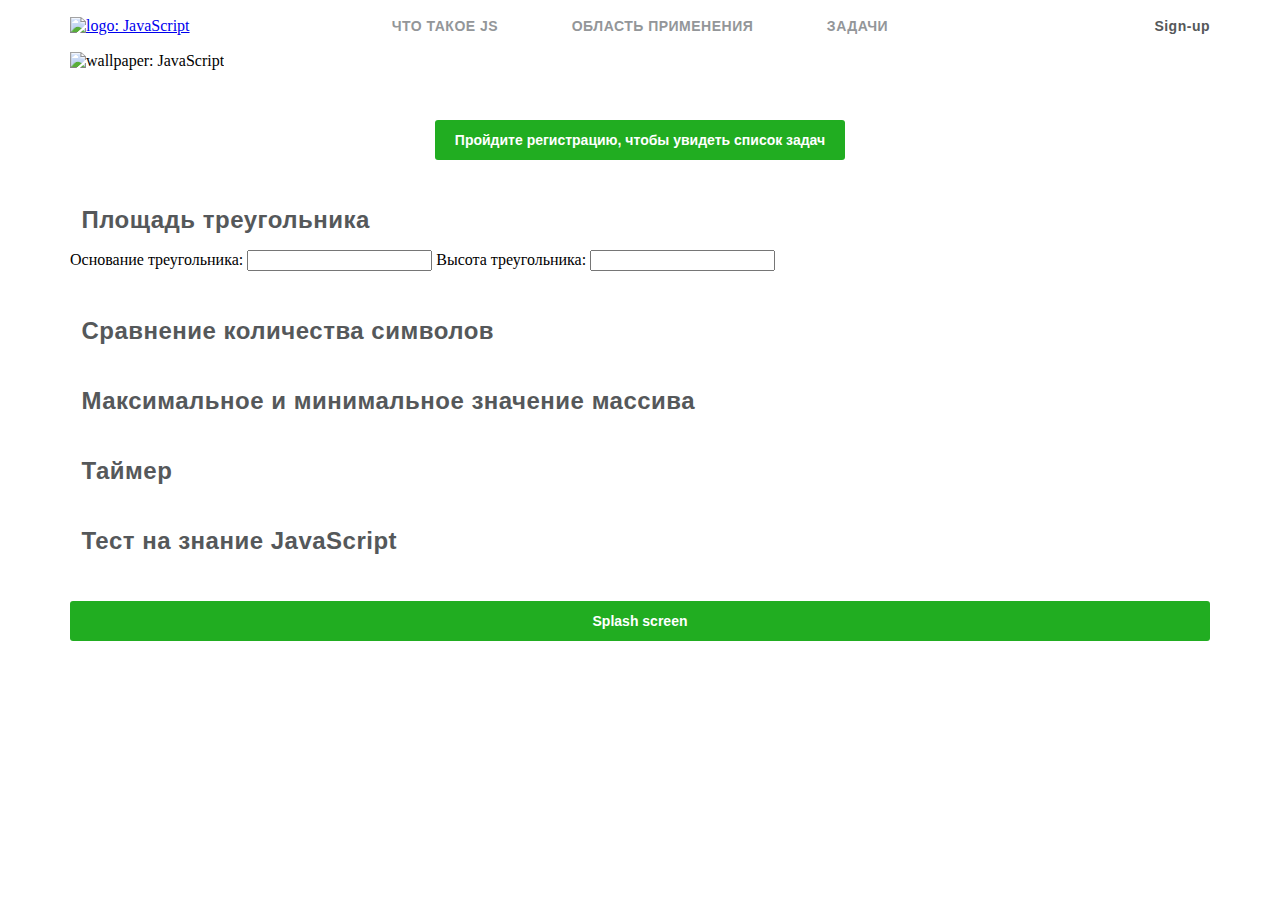
==== index.html @ 7b0ee00c "Redesign" ====
<!DOCTYPE html>
<html lang="en">
<head>
    <meta charset="UTF-8">
    <meta name="viewport" content="width=device-width, initial-scale=1.0">
    <title>JavaScript tutorial</title>
    <link rel="stylesheet" href="css/style.css">
    <link rel="icon" href="img/JavaScript-logo.png" type="image/png">
    <script src="js/triangle.js"></script>
</head>
<body>
    <header class="container">
        <div class="logo">
            <a href="#" class="logo-link">
                <img width="64" src="img/JavaScript-logo.png" alt="logo: JavaScript" class="logo-image">
            </a>
        </div>
        <div class="navigation">
            <nav>
                <ul class="navigation-list">
                    <li class="navigation-item">
                        <a href="#" class="navigation-link">Что такое JS</a>
                    </li>
                    <li class="navigation-item">
                        <a href="#" class="navigation-link">Область применения</a>
                    </li>
                    <li class="navigation-item">
                        <a href="#tasks" class="navigation-link">Задачи</a>
                    </li>
                </ul>
            </nav>
        </div>
        <div class="user">
            <a href="#" class="user-link">Sign-up</a>
        </div>
    </header>
    <div class="container tutorial">
        <img width="100%" src="img/JavaScript-wallpaper.jpeg" alt="wallpaper: JavaScript" class="wallpaper-image">
    </div>
    <div class="container tasks" href="#tasks">
        <div class="task-registration">
            <button class="button">
                <span class="button-text">Пройдите регистрацию, чтобы увидеть список задач</span>
            </button>
        </div>
        <div class="task-triangle">
            <h2>Площадь треугольника</h2>
            <label for="base">Основание треугольника: </label>
            <input type="number" min="0" name="base" id="base">
            <label for="height">Высота треугольника:</label>
            <input type="number" min="0" name="height" id="height">
        </div>
        <div class="task-string">
            <h2>Сравнение количества символов</h2>
        </div>
        <div class="task-array">
            <h2>Максимальное и минимальное значение массива</h2>
        </div>
        <div class="task-timer">
            <h2>Таймер</h2>
        </div>
        <div class="task-test">
            <h2>Тест на знание JavaScript</h2>
        </div>
        <div class="task-splash-screen">
            <button class="button">
                <span class="button-text">Splash screen</span>
            </button>
        </div>
    </div>
    <footer>
        <div class="container">
        </div>
    </footer>
</body>
</html>
---- css/style.css ----
body {
  margin: 0;
}

.logo {
  width: 16.6666666667%;
}

.navigation {
  width: 50%;
}

.user {
  width: 16.6666666667%;
}

.container {
  max-width: 1140px;
  width: 100%;
  margin-left: auto;
  margin-right: auto;
}

header.container {
  display: flex;
  flex-direction: row;
  justify-content: space-between;
  align-items: center;
}

.navigation-list {
  list-style: none;
  display: flex;
  justify-content: space-around;
  padding: 0;
}

.navigation-link {
  text-decoration: none;
  color: #939699;
  font-family: sans-serif;
  font-style: normal;
  font-weight: 900;
  font-size: 14px;
  line-height: 20px;
  text-transform: uppercase;
  letter-spacing: 0.5px;
}
.navigation-link:hover {
  color: #0d6efd;
}

.user {
  display: flex;
  justify-content: flex-end;
}

.user-link {
  text-decoration: none;
  color: #55585a;
  font-family: sans-serif;
  font-style: normal;
  font-weight: 900;
  font-size: 14px;
  line-height: 20px;
  letter-spacing: 0.5px;
}

.button {
  padding: 10px 20px;
  background: #21ad21;
  border-radius: 3px;
  border: none;
  color: #fff;
  font-family: sans-serif;
  font-style: normal;
  font-weight: 900;
  font-size: 14px;
  line-height: 20px;
}

.tasks div {
  margin: 50px 0px;
}

.task-registration,
.task-splash-screen {
  display: flex;
  justify-content: center;
}

.task-splash-screen .button {
  width: 100%;
}

footer {
  background-color: #939699;
}

h2 {
  color: #55585a;
  font-family: sans-serif;
  font-style: normal;
  font-weight: 900;
  line-height: 20px;
  letter-spacing: 0.5px;
  padding-left: 1%;
}
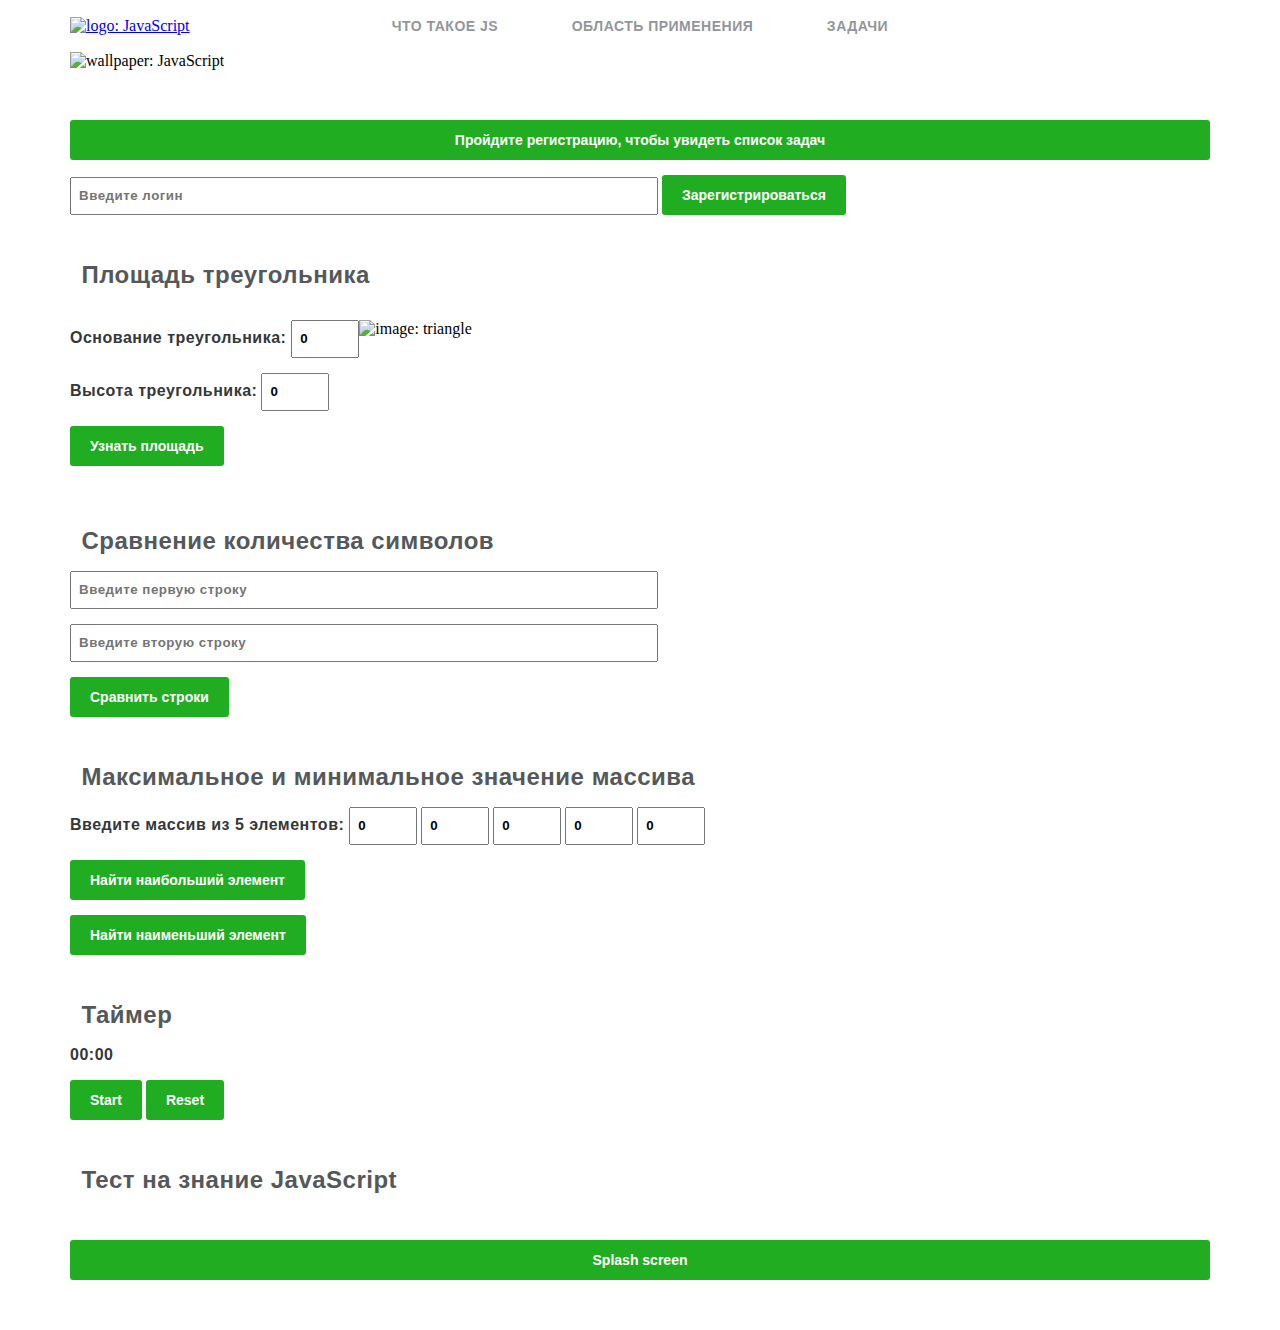
==== commit 579e504f: "timer, registration, some fixes" ====
--- a/index.html
+++ b/index.html
@@ -7,6 +7,10 @@
     <link rel="stylesheet" href="css/style.css">
     <link rel="icon" href="img/JavaScript-logo.png" type="image/png">
     <script src="js/triangle.js"></script>
+    <script src="js/compareStrings.js"></script>
+    <script src="js/array.js"></script>
+    <script src="js/registration.js"></script>
+    <script src="js/timer.js"></script>
 </head>
 <body>
     <header class="container">
@@ -31,38 +35,96 @@
             </nav>
         </div>
         <div class="user">
-            <a href="#" class="user-link">Sign-up</a>
+            <a href="#" class="user-link" id="sign-up"></a>
         </div>
     </header>
     <div class="container tutorial">
         <img width="100%" src="img/JavaScript-wallpaper.jpeg" alt="wallpaper: JavaScript" class="wallpaper-image">
     </div>
     <div class="container tasks" href="#tasks">
-        <div class="task-registration">
-            <button class="button">
-                <span class="button-text">Пройдите регистрацию, чтобы увидеть список задач</span>
-            </button>
+        <div class="task-registration task">
+            <div class="task-registration-button">
+                <button class="button">
+                    <span class="button-text">Пройдите регистрацию, чтобы увидеть список задач</span>
+                </button>
+            </div>
+            <form class="task-registration-input" name="login">
+                <input type="text" name="login" id="login" placeholder="Введите логин">
+                <input type="button" value="Зарегистрироваться" onClick="registration();" class="button" minlength="3" maxlength="10">
+            </form>
         </div>
-        <div class="task-triangle">
+        <div class="task-triangle task">
             <h2>Площадь треугольника</h2>
-            <label for="base">Основание треугольника: </label>
-            <input type="number" min="0" name="base" id="base">
-            <label for="height">Высота треугольника:</label>
-            <input type="number" min="0" name="height" id="height">
+            <div class="task-triangle-condition">
+                <form class="task-triangle-condition-input" name="triangle">
+                    <div class="task-triangle-condition-input-base">
+                        <label for="base">Основание треугольника: </label>
+                        <input type="number" min="0" name="base" id="base" value="0">
+                    </div>
+                    <div class="task-triangle-condition-input-height">
+                        <label for="height">Высота треугольника:</label>
+                        <input type="number" min="0" name="height" id="height" value="0">
+                    </div>
+                    <div class="task-triangle-condition-input-submit">
+                        <input type="button" value="Узнать площадь" onClick="getArea();" class="button">
+                    </div>
+                </form>
+                <div class="task-triangle-condition-image">
+                    <img src="img/triangle.png" alt="image: triangle">
+                </div>
+            </div>
         </div>
-        <div class="task-string">
+        <div class="task-string task">
             <h2>Сравнение количества символов</h2>
+            <form class="task-string-input" name="strings">
+                <div class="task-string-input-string">
+                    <input type="text" name="string1" id="string1" placeholder="Введите первую строку">
+                </div>
+                <div class="task-string-input-string">
+                    <input type="text" name="string2" id="string2" placeholder="Введите вторую строку">
+                </div>
+                <div class="task-string-input-submit">
+                    <input type="button" value="Сравнить строки" onClick="compareStrings();" class="button">
+                </div>
+            </form>
         </div>
-        <div class="task-array">
+        <div class="task-array task">
             <h2>Максимальное и минимальное значение массива</h2>
+            <form class="task-array-input">
+                <div class="task-array-input-array">
+                    <label for="array">Введите массив из 5 элементов: </label>
+                    <input type="number" name="array" id="el1" value="0">
+                    <input type="number" name="array" id="el2" value="0">
+                    <input type="number" name="array" id="el3" value="0">
+                    <input type="number" name="array" id="el4" value="0">
+                    <input type="number" name="array" id="el5" value="0">
+                </div>
+                <div class="task-array-input-maxValue">
+                    <input type="button" value="Найти наибольший элемент" onClick="getMaxElem();" class="button">
+                </div>
+                <div class="task-array-input-minValue">
+                    <input type="button" value="Найти наименьший элемент" onClick="getMinElem();" class="button">
+                </div>
+            </form>
         </div>
-        <div class="task-timer">
+        <div class="task-timer task">
             <h2>Таймер</h2>
+            <div class="task-timer-condition">
+                <div>
+                    <label id="timer">00:00</label>
+                </div>
+                <button class="button" id="toggle">
+                    Start
+                </button>
+                <button class="button" id="reset">
+                    Reset
+                </button>
+            </div>
         </div>
-        <div class="task-test">
+        <div class="task-test task">
             <h2>Тест на знание JavaScript</h2>
         </div>
-        <div class="task-splash-screen">
+        <div class="task-splash-screen task">
             <button class="button">
                 <span class="button-text">Splash screen</span>
             </button>
@@ -72,5 +134,6 @@
         <div class="container">
         </div>
     </footer>
+    <script src="js/main.js"></script>
 </body>
 </html>--- a/css/style.css
+++ b/css/style.css
@@ -47,7 +47,7 @@
   letter-spacing: 0.5px;
 }
 .navigation-link:hover {
-  color: #0d6efd;
+  color: #21ad21;
 }
 
 .user {
@@ -79,16 +79,11 @@
   line-height: 20px;
 }
 
-.tasks div {
+.tasks .task {
   margin: 50px 0px;
 }
 
-.task-registration,
-.task-splash-screen {
-  display: flex;
-  justify-content: center;
-}
-
+.task-registration button,
 .task-splash-screen .button {
   width: 100%;
 }
@@ -106,3 +101,50 @@
   letter-spacing: 0.5px;
   padding-left: 1%;
 }
+
+input[type="number"]::-webkit-inner-spin-button,
+input[type="number"]::-webkit-outer-spin-button {
+  -webkit-appearance: none;
+  margin: 0;
+}
+
+input[type="number"] {
+  width: 50px;
+  font-family: sans-serif;
+  font-weight: 900;
+  line-height: 20px;
+  letter-spacing: 0.5px;
+  font-style: normal;
+  padding: 7px;
+}
+
+input[type="text"] {
+  width: 50%;
+  font-family: sans-serif;
+  font-weight: 900;
+  line-height: 20px;
+  letter-spacing: 0.5px;
+  font-style: normal;
+  padding: 7px;
+}
+
+label {
+  color: #353738;
+  font-family: sans-serif;
+  font-style: normal;
+  font-weight: 900;
+  line-height: 20px;
+  letter-spacing: 0.5px;
+}
+
+.task div {
+  margin: 15px 0;
+}
+
+.task-triangle-condition {
+  display: flex;
+}
+
+.task-triangle-condition-image img {
+  max-height: 200px;
+}
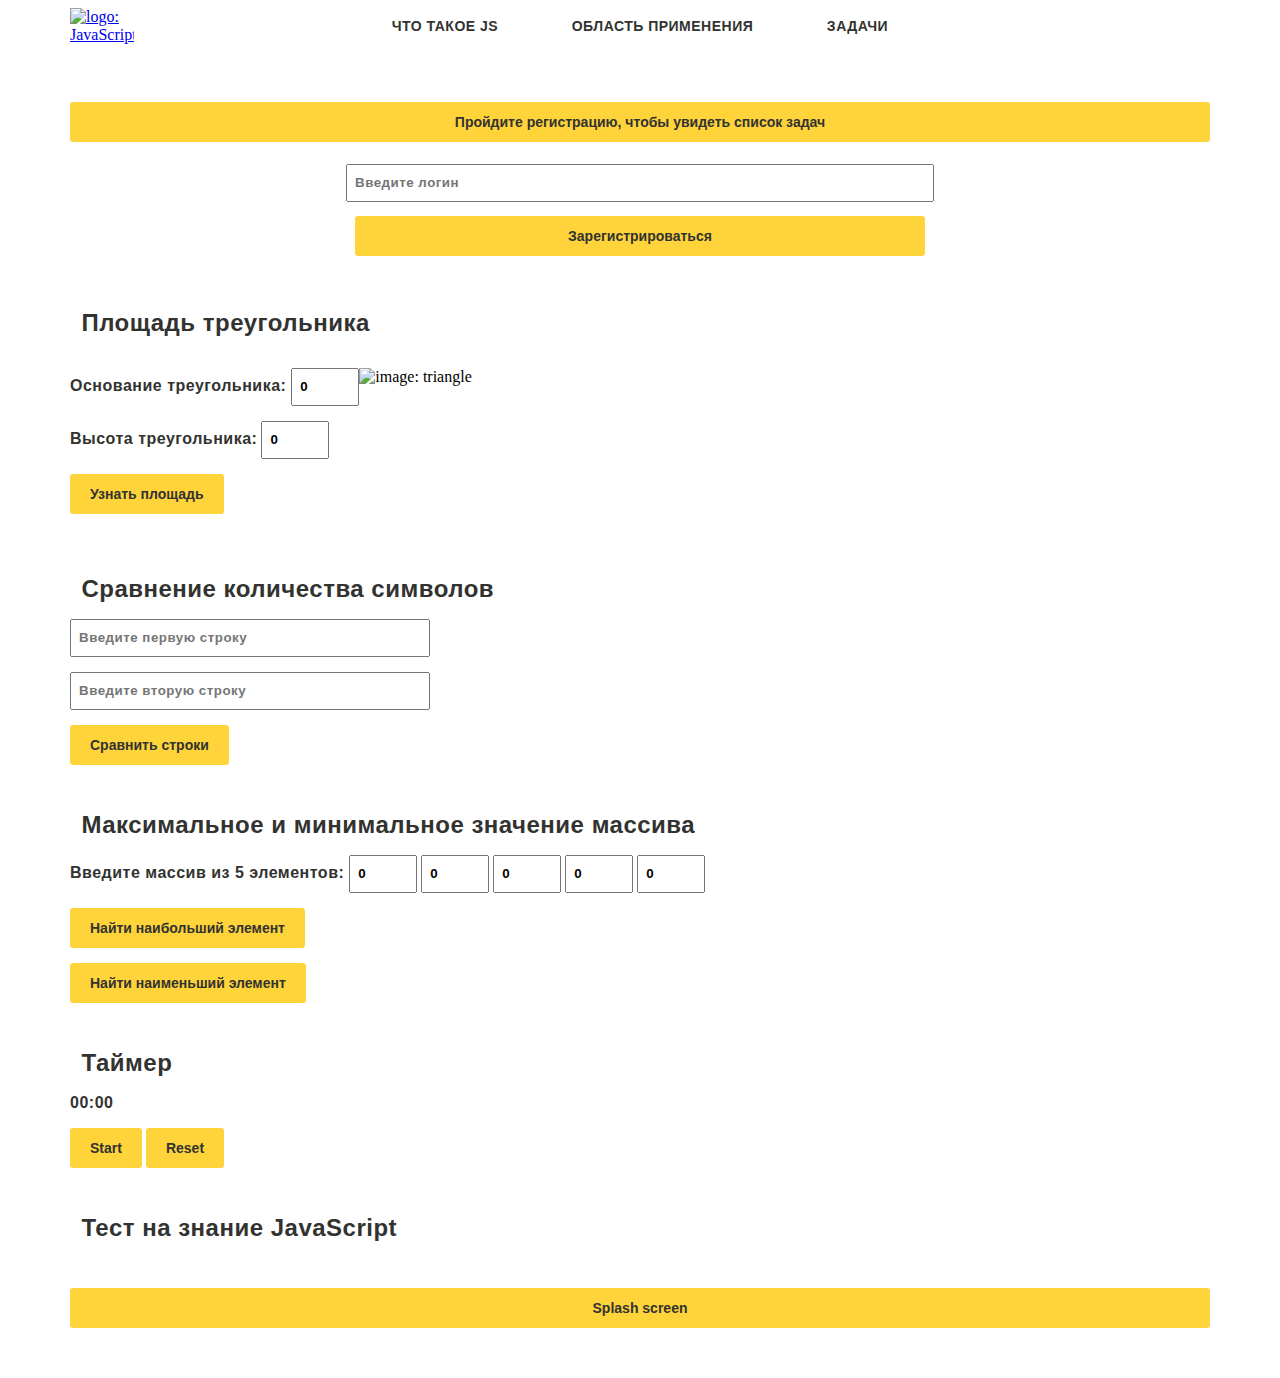
==== commit 3ab8f495: "feat: show answer under task" ====
--- a/index.html
+++ b/index.html
@@ -16,7 +16,7 @@
     <header class="container">
         <div class="logo">
             <a href="#" class="logo-link">
-                <img width="64" src="img/JavaScript-logo.png" alt="logo: JavaScript" class="logo-image">
+                <img width="64" src="img/logo.webp" alt="logo: JavaScript" class="logo-image">
             </a>
         </div>
         <div class="navigation">
@@ -39,7 +39,7 @@
         </div>
     </header>
     <div class="container tutorial">
-        <img width="100%" src="img/JavaScript-wallpaper.jpeg" alt="wallpaper: JavaScript" class="wallpaper-image">
+        <!-- <img width="100%" src="" alt="wallpaper: JavaScript" class="wallpaper-image"> -->
     </div>
     <div class="container tasks" href="#tasks">
         <div class="task-registration task">
@@ -49,7 +49,7 @@
                 </button>
             </div>
             <form class="task-registration-input" name="login">
-                <input type="text" name="login" id="login" placeholder="Введите логин">
+                <input type="text" name="login" id="login" placeholder="Введите логин"><br>
                 <input type="button" value="Зарегистрироваться" onClick="registration();" class="button" minlength="3" maxlength="10">
             </form>
         </div>
@@ -68,6 +68,7 @@
                     <div class="task-triangle-condition-input-submit">
                         <input type="button" value="Узнать площадь" onClick="getArea();" class="button">
                     </div>
+                    <label id="task-triangle-answer"></label>
                 </form>
                 <div class="task-triangle-condition-image">
                     <img src="img/triangle.png" alt="image: triangle">
@@ -86,6 +87,7 @@
                 <div class="task-string-input-submit">
                     <input type="button" value="Сравнить строки" onClick="compareStrings();" class="button">
                 </div>
+                <label id="task-string-answer"></label>
             </form>
         </div>
         <div class="task-array task">
@@ -105,6 +107,7 @@
                 <div class="task-array-input-minValue">
                     <input type="button" value="Найти наименьший элемент" onClick="getMinElem();" class="button">
                 </div>
+                <label id="task-array-answer"></label>
             </form>
         </div>
         <div class="task-timer task">
--- a/css/style.css
+++ b/css/style.css
@@ -4,6 +4,10 @@
 
 .logo {
   width: 16.6666666667%;
+}
+
+.logo-link img {
+  display: flex;
 }
 
 .navigation {
@@ -37,7 +41,7 @@
 
 .navigation-link {
   text-decoration: none;
-  color: #939699;
+  color: #323330;
   font-family: sans-serif;
   font-style: normal;
   font-weight: 900;
@@ -47,7 +51,8 @@
   letter-spacing: 0.5px;
 }
 .navigation-link:hover {
-  color: #21ad21;
+  transition: 150ms ease;
+  color: #4b8bbe;
 }
 
 .user {
@@ -57,7 +62,7 @@
 
 .user-link {
   text-decoration: none;
-  color: #55585a;
+  color: #323330;
   font-family: sans-serif;
   font-style: normal;
   font-weight: 900;
@@ -68,15 +73,16 @@
 
 .button {
   padding: 10px 20px;
-  background: #21ad21;
+  background: #ffd43b;
   border-radius: 3px;
   border: none;
-  color: #fff;
+  color: #323330;
   font-family: sans-serif;
   font-style: normal;
   font-weight: 900;
   font-size: 14px;
   line-height: 20px;
+  cursor: pointer;
 }
 
 .tasks .task {
@@ -89,11 +95,11 @@
 }
 
 footer {
-  background-color: #939699;
+  background-color: #323330;
 }
 
 h2 {
-  color: #55585a;
+  color: #323330;
   font-family: sans-serif;
   font-style: normal;
   font-weight: 900;
@@ -119,7 +125,7 @@
 }
 
 input[type="text"] {
-  width: 50%;
+  width: 30%;
   font-family: sans-serif;
   font-weight: 900;
   line-height: 20px;
@@ -129,7 +135,7 @@
 }
 
 label {
-  color: #353738;
+  color: #323330;
   font-family: sans-serif;
   font-style: normal;
   font-weight: 900;
@@ -148,3 +154,12 @@
 .task-triangle-condition-image img {
   max-height: 200px;
 }
+
+.task-registration-input {
+  text-align: center;
+}
+
+.task-registration-input input {
+  margin: 7px 0;
+  width: 50%;
+}
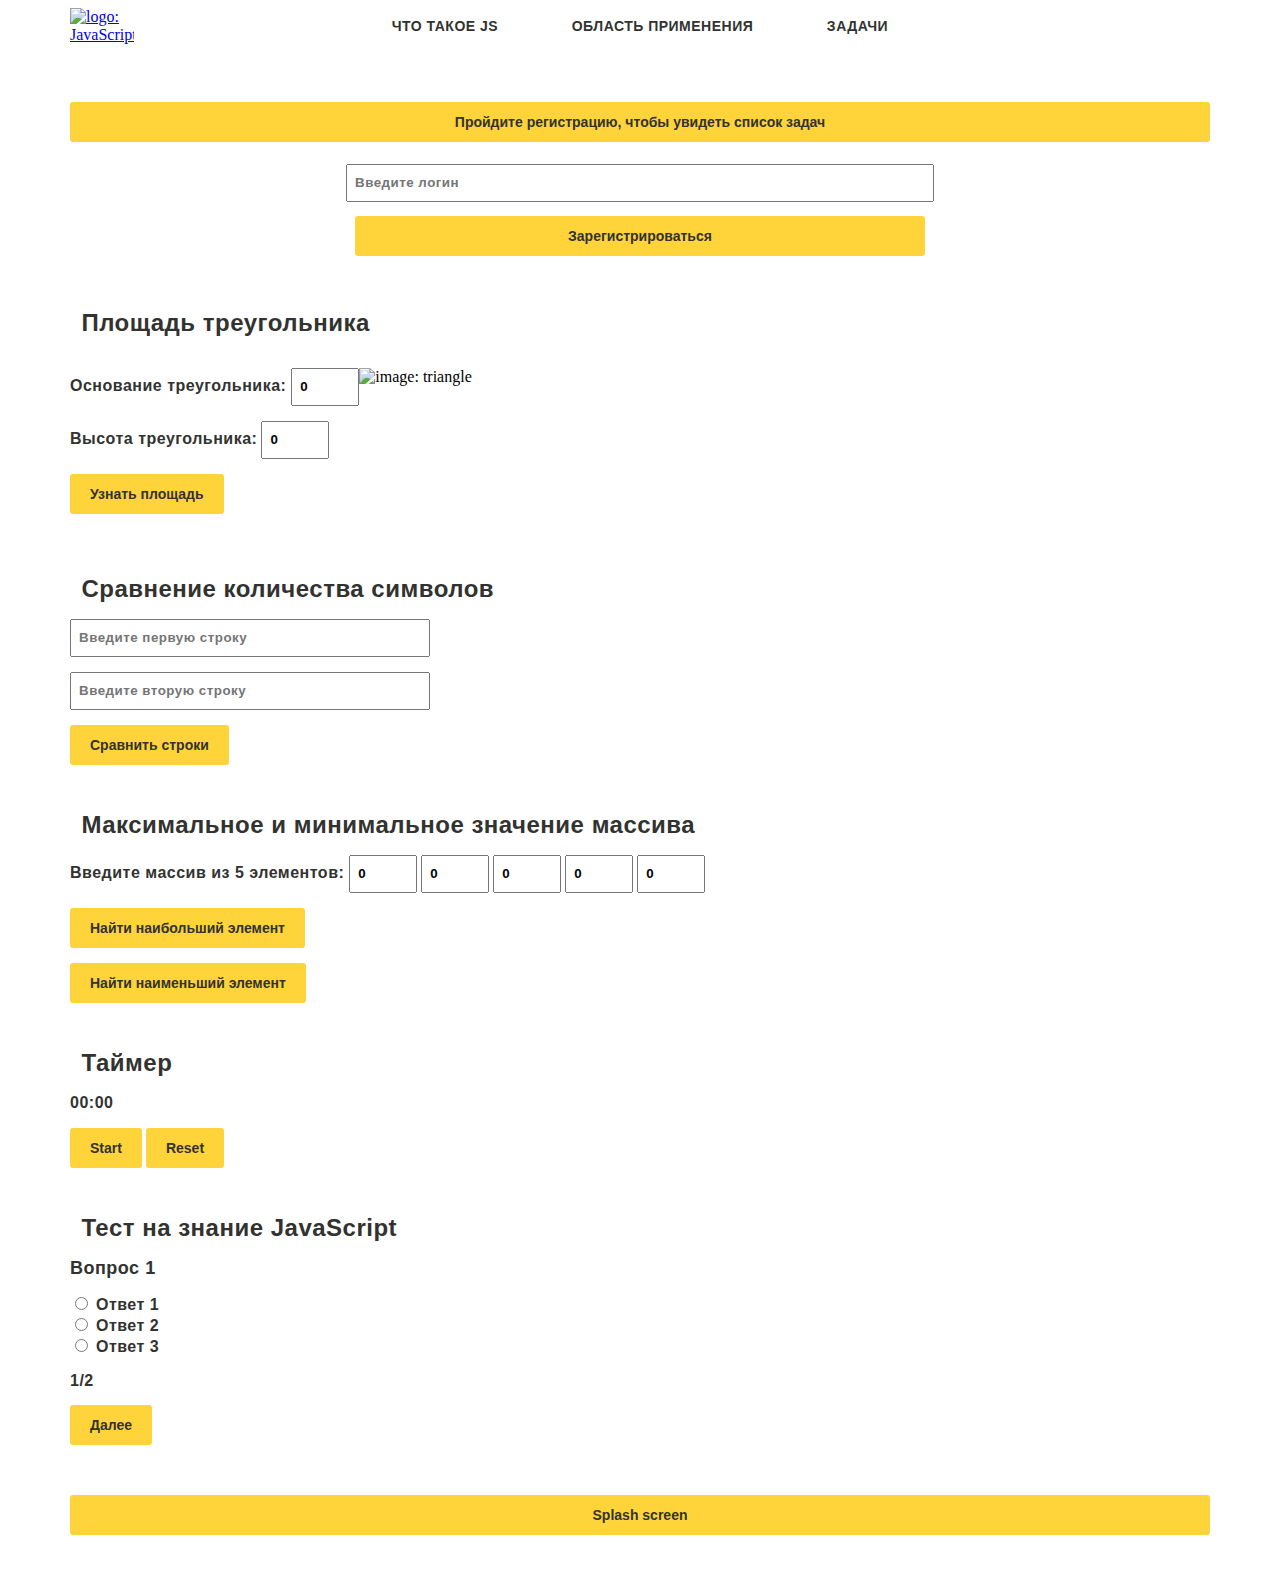
==== commit e5a2046f: "feat: quiz" ====
--- a/index.html
+++ b/index.html
@@ -124,9 +124,34 @@
                 </button>
             </div>
         </div>
-        <div class="task-test task">
+
+
+        <div class="task-quiz task">
             <h2>Тест на знание JavaScript</h2>
+            <div class="quiz" id="quiz">
+
+                <div class="quiz-questions" id="questions"></div>
+
+                <div class="quiz-indicator" id="indicator">1/10</div>
+
+                <div class="quiz-results" id="results">
+                    <div class="quiz-results-item">
+                        <div class="quiz-results-item-question">Вопрос 1</div>
+                        <ul class="quiz-results-item-answers">
+                            <li>Ответ 1</li>
+                            <li>Ответ 2</li>
+                        </ul>
+                    </div>
+                </div>
+
+                <div class="quiz-controls">
+                    <button class="btn-next button" id="btn-next" disabled>Далее</button>
+                    <button class="btn-restart button" id="btn-restart">С начала</button>
+                </div>
+            </div>
         </div>
+
+
         <div class="task-splash-screen task">
             <button class="button">
                 <span class="button-text">Splash screen</span>
@@ -137,6 +162,7 @@
         <div class="container">
         </div>
     </footer>
+    <script src="js/quiz.js"></script>
     <script src="js/main.js"></script>
 </body>
 </html>--- a/css/style.css
+++ b/css/style.css
@@ -163,3 +163,74 @@
   margin: 7px 0;
   width: 50%;
 }
+
+.quiz {
+  margin: 0 auto;
+  width: 600px;
+}
+
+.quiz-questions,
+.quiz-results {
+  margin-bottom: 20px;
+}
+
+.quiz-questions-item-question,
+.quiz-results-item-question {
+  color: #323330;
+  font-family: sans-serif;
+  font-style: normal;
+  font-size: 18px;
+  font-weight: 900;
+  letter-spacing: 0.5px;
+  margin-bottom: 20px;
+}
+
+.quiz-results-item-answers li {
+  font-family: sans-serif;
+  font-style: normal;
+  font-weight: 900;
+  line-height: 20px;
+  letter-spacing: 0.5px;
+}
+
+.quiz-questions-item-answers,
+.quiz-results-item-answers {
+  margin: 0;
+  padding: 0;
+  list-style: none;
+}
+
+.quiz-indicator {
+  color: #323330;
+  font-family: sans-serif;
+  font-style: normal;
+  font-weight: 900;
+  letter-spacing: 0.5px;
+}
+
+.quiz-results {
+  display: none;
+}
+
+.btn-restart {
+  display: none;
+}
+
+.questions--hidden,
+.indicator--hidden,
+.btn-next--hidden {
+  display: none;
+}
+
+.results--visible,
+.btn-restart--visible {
+  display: block;
+}
+
+.answer--invalid {
+  color: red;
+}
+
+.answer--valid {
+  color: green;
+}
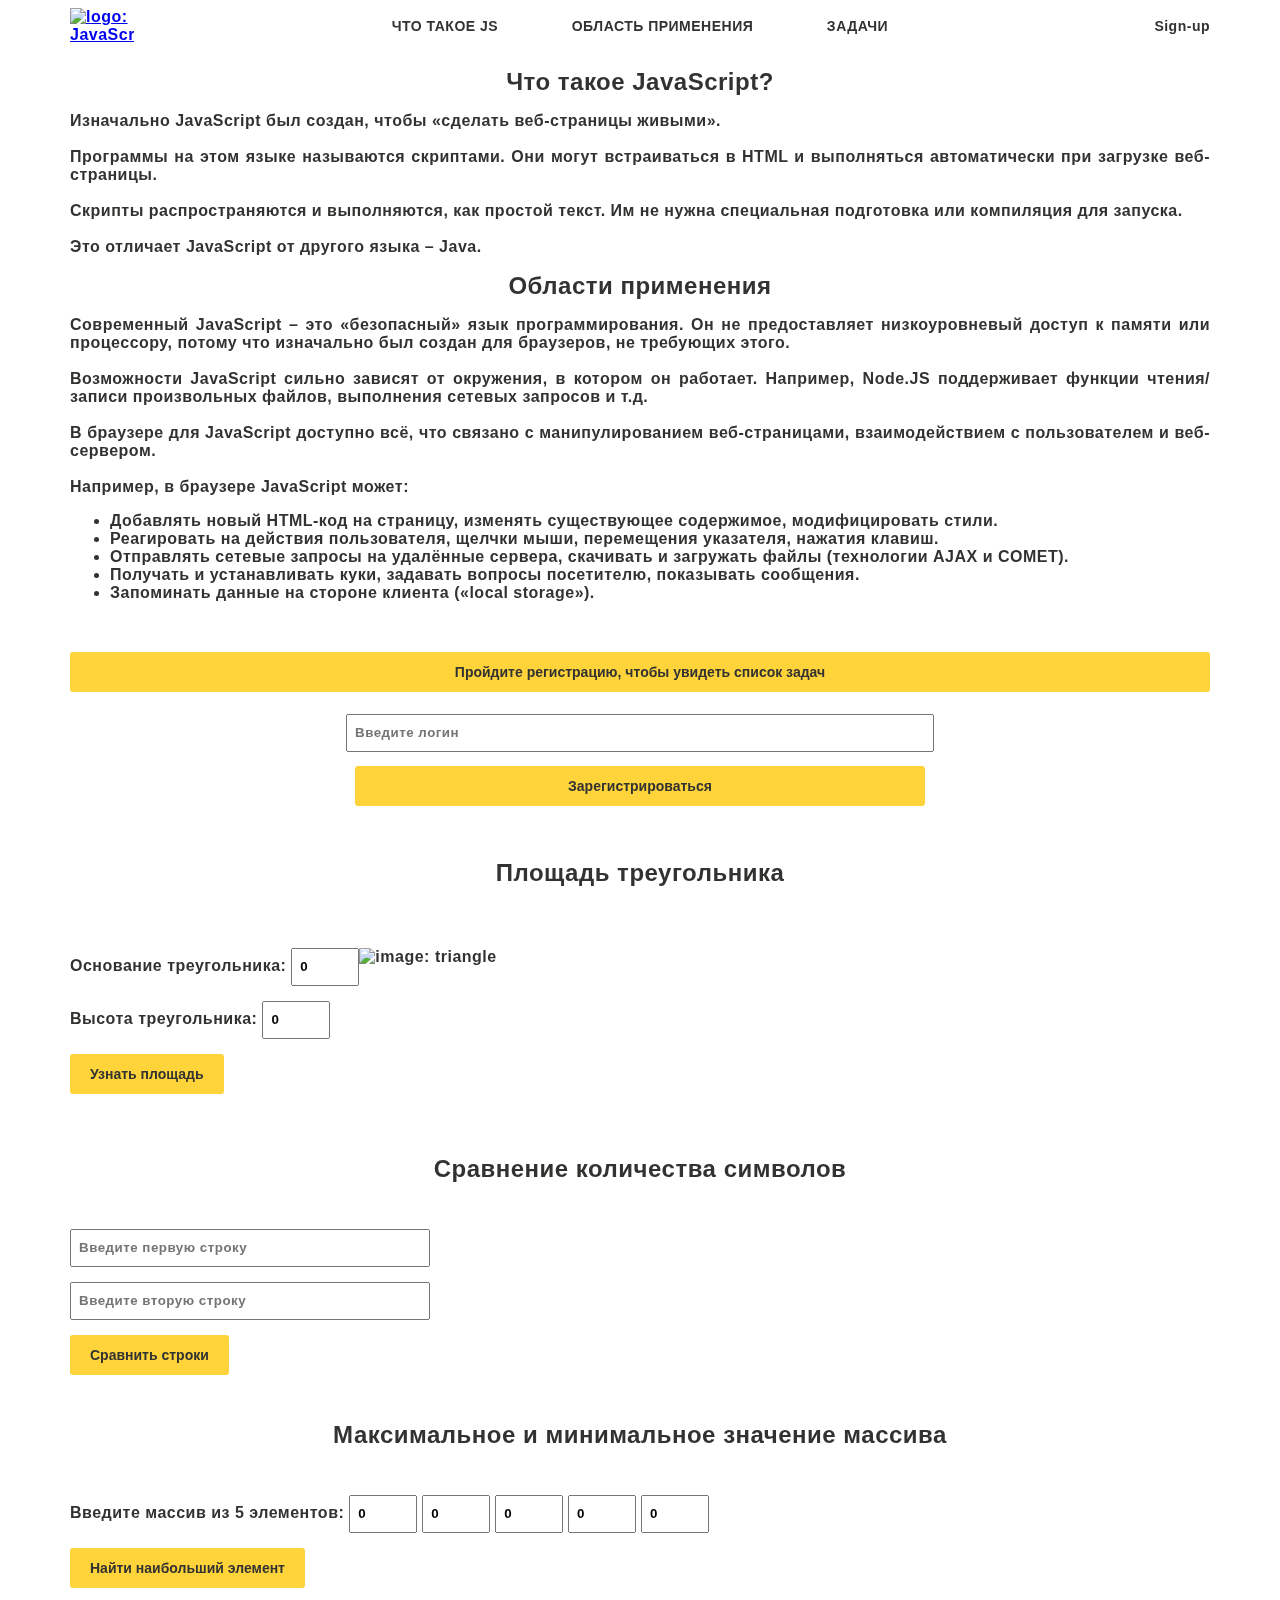
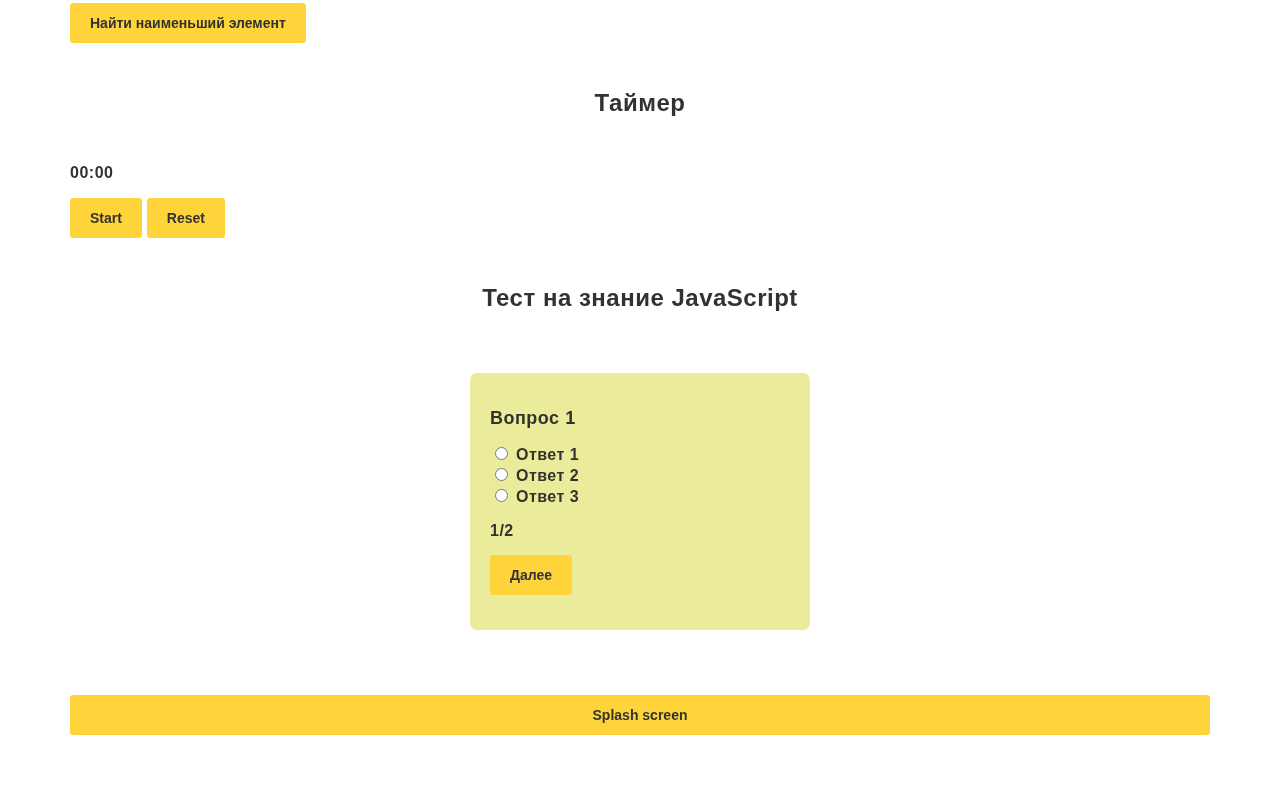
==== commit e7e5ca5a: "refactor: update index.html" ====
--- a/index.html
+++ b/index.html
@@ -11,6 +11,7 @@
     <script src="js/array.js"></script>
     <script src="js/registration.js"></script>
     <script src="js/timer.js"></script>
+    <script src="js/splashScreen.js"></script>
 </head>
 <body>
     <header class="container">
@@ -35,13 +36,44 @@
             </nav>
         </div>
         <div class="user">
-            <a href="#" class="user-link" id="sign-up"></a>
+            <a href="#" class="user-link" id="sign-up" onClick="logOut();">Sign-up</a>
         </div>
     </header>
     <div class="container tutorial">
         <!-- <img width="100%" src="" alt="wallpaper: JavaScript" class="wallpaper-image"> -->
+        <h2>Что такое JavaScript?</h2>
+        <p>Изначально JavaScript был создан, чтобы «сделать веб-страницы живыми».
+        <br><br>
+        Программы на этом языке называются скриптами. Они могут встраиваться в HTML и выполняться автоматически при загрузке
+        веб-страницы.
+        <br><br>
+        Скрипты распространяются и выполняются, как простой текст. Им не нужна специальная подготовка или компиляция для
+        запуска.
+        <br><br>
+        Это отличает JavaScript от другого языка – Java.
+        </p>
+
+        <h2>Области применения</h2>
+        <p>Современный JavaScript – это «безопасный» язык программирования. Он не предоставляет низкоуровневый доступ к памяти или
+        процессору, потому что изначально был создан для браузеров, не требующих этого.
+        <br><br>
+        Возможности JavaScript сильно зависят от окружения, в котором он работает. Например, Node.JS поддерживает функции
+        чтения/записи произвольных файлов, выполнения сетевых запросов и т.д.
+        <br><br>
+        В браузере для JavaScript доступно всё, что связано с манипулированием веб-страницами, взаимодействием с пользователем и
+        веб-сервером.
+        <br><br>
+        Например, в браузере JavaScript может:
+        <ul>
+            <li>Добавлять новый HTML-код на страницу, изменять существующее содержимое, модифицировать стили.</li>
+            <li>Реагировать на действия пользователя, щелчки мыши, перемещения указателя, нажатия клавиш.</li>
+            <li>Отправлять сетевые запросы на удалённые сервера, скачивать и загружать файлы (технологии AJAX и COMET).</li>
+            <li>Получать и устанавливать куки, задавать вопросы посетителю, показывать сообщения.</li>
+            <li>Запоминать данные на стороне клиента («local storage»).</li>
+        </ul>
+        </p>
     </div>
-    <div class="container tasks" href="#tasks">
+    <div class="container tasks" id="tasks">
         <div class="task-registration task">
             <div class="task-registration-button">
                 <button class="button">
@@ -53,8 +85,8 @@
                 <input type="button" value="Зарегистрироваться" onClick="registration();" class="button" minlength="3" maxlength="10">
             </form>
         </div>
+        <h2>Площадь треугольника</h2>
         <div class="task-triangle task">
-            <h2>Площадь треугольника</h2>
             <div class="task-triangle-condition">
                 <form class="task-triangle-condition-input" name="triangle">
                     <div class="task-triangle-condition-input-base">
@@ -75,14 +107,14 @@
                 </div>
             </div>
         </div>
+        <h2>Сравнение количества символов</h2>
         <div class="task-string task">
-            <h2>Сравнение количества символов</h2>
             <form class="task-string-input" name="strings">
                 <div class="task-string-input-string">
-                    <input type="text" name="string1" id="string1" placeholder="Введите первую строку">
+                    <input type="text" name="string1" id="string1" placeholder="Введите первую строку" required>
                 </div>
                 <div class="task-string-input-string">
-                    <input type="text" name="string2" id="string2" placeholder="Введите вторую строку">
+                    <input type="text" name="string2" id="string2" placeholder="Введите вторую строку" required>
                 </div>
                 <div class="task-string-input-submit">
                     <input type="button" value="Сравнить строки" onClick="compareStrings();" class="button">
@@ -90,16 +122,16 @@
                 <label id="task-string-answer"></label>
             </form>
         </div>
+        <h2>Максимальное и минимальное значение массива</h2>
         <div class="task-array task">
-            <h2>Максимальное и минимальное значение массива</h2>
             <form class="task-array-input">
                 <div class="task-array-input-array">
                     <label for="array">Введите массив из 5 элементов: </label>
-                    <input type="number" name="array" id="el1" value="0">
-                    <input type="number" name="array" id="el2" value="0">
-                    <input type="number" name="array" id="el3" value="0">
-                    <input type="number" name="array" id="el4" value="0">
-                    <input type="number" name="array" id="el5" value="0">
+                    <input type="number" name="array" id="el1" value="0" required>
+                    <input type="number" name="array" id="el2" value="0" required>
+                    <input type="number" name="array" id="el3" value="0" required>
+                    <input type="number" name="array" id="el4" value="0" required>
+                    <input type="number" name="array" id="el5" value="0" required>
                 </div>
                 <div class="task-array-input-maxValue">
                     <input type="button" value="Найти наибольший элемент" onClick="getMaxElem();" class="button">
@@ -110,8 +142,8 @@
                 <label id="task-array-answer"></label>
             </form>
         </div>
+        <h2>Таймер</h2>
         <div class="task-timer task">
-            <h2>Таймер</h2>
             <div class="task-timer-condition">
                 <div>
                     <label id="timer">00:00</label>
@@ -125,24 +157,15 @@
             </div>
         </div>
 
-
+        <h2>Тест на знание JavaScript</h2>
         <div class="task-quiz task">
-            <h2>Тест на знание JavaScript</h2>
             <div class="quiz" id="quiz">
 
                 <div class="quiz-questions" id="questions"></div>
 
-                <div class="quiz-indicator" id="indicator">1/10</div>
+                <div class="quiz-indicator" id="indicator"></div>
 
-                <div class="quiz-results" id="results">
-                    <div class="quiz-results-item">
-                        <div class="quiz-results-item-question">Вопрос 1</div>
-                        <ul class="quiz-results-item-answers">
-                            <li>Ответ 1</li>
-                            <li>Ответ 2</li>
-                        </ul>
-                    </div>
-                </div>
+                <div class="quiz-results" id="results"></div>
 
                 <div class="quiz-controls">
                     <button class="btn-next button" id="btn-next" disabled>Далее</button>
@@ -153,11 +176,12 @@
 
 
         <div class="task-splash-screen task">
-            <button class="button">
+            <button class="button" onClick="splashScreen();">
                 <span class="button-text">Splash screen</span>
             </button>
         </div>
     </div>
+    <div class="splash-screen hidden" id="splash-screen" onClick="disableSplashScreen();"></div>
     <footer>
         <div class="container">
         </div>
--- a/css/style.css
+++ b/css/style.css
@@ -1,5 +1,14 @@
 body {
   margin: 0;
+  color: #323330;
+  font-family: sans-serif;
+  font-style: normal;
+  font-weight: 900;
+  letter-spacing: 0.5px;
+}
+
+p {
+  text-align: justify;
 }
 
 .logo {
@@ -99,13 +108,13 @@
 }
 
 h2 {
-  color: #323330;
-  font-family: sans-serif;
-  font-style: normal;
-  font-weight: 900;
-  line-height: 20px;
-  letter-spacing: 0.5px;
-  padding-left: 1%;
+  text-align: center;
+  color: #323330;
+  font-family: sans-serif;
+  font-style: normal;
+  font-weight: 900;
+  line-height: 20px;
+  letter-spacing: 0.5px;
 }
 
 input[type="number"]::-webkit-inner-spin-button,
@@ -164,9 +173,16 @@
   width: 50%;
 }
 
+.task-quiz {
+  display: flex;
+  justify-content: center;
+}
+
 .quiz {
-  margin: 0 auto;
-  width: 600px;
+  width: 300px;
+  background-color: #eaec9b;
+  padding: 20px;
+  border-radius: 7px;
 }
 
 .quiz-questions,
@@ -234,3 +250,50 @@
 .answer--valid {
   color: green;
 }
+
+.quiz-results-score {
+  color: #323330;
+  font-family: sans-serif;
+  font-style: normal;
+  font-weight: 900;
+  letter-spacing: 0.5px;
+}
+
+.splash-screen {
+  z-index: 1;
+  opacity: 100;
+  position: fixed;
+  left: 0px;
+  top: 0px;
+  width: 100%;
+  height: 100%;
+  background-color: #ffd43b;
+  transition: all 0.5s;
+}
+
+.hidden {
+  z-index: -1;
+  opacity: 0;
+}
+
+.hidden-overflow {
+  overflow: hidden;
+}
+
+.splash-screen-data {
+  position: absolute;
+  width: 60%;
+  height: 50%;
+  top: 0;
+  right: 0;
+  left: 0;
+  bottom: 0;
+  margin: auto;
+  text-align: center;
+  color: #323330;
+  font-family: sans-serif;
+  font-style: normal;
+  font-weight: 900;
+  letter-spacing: 0.5px;
+  font-size: 6vw;
+}
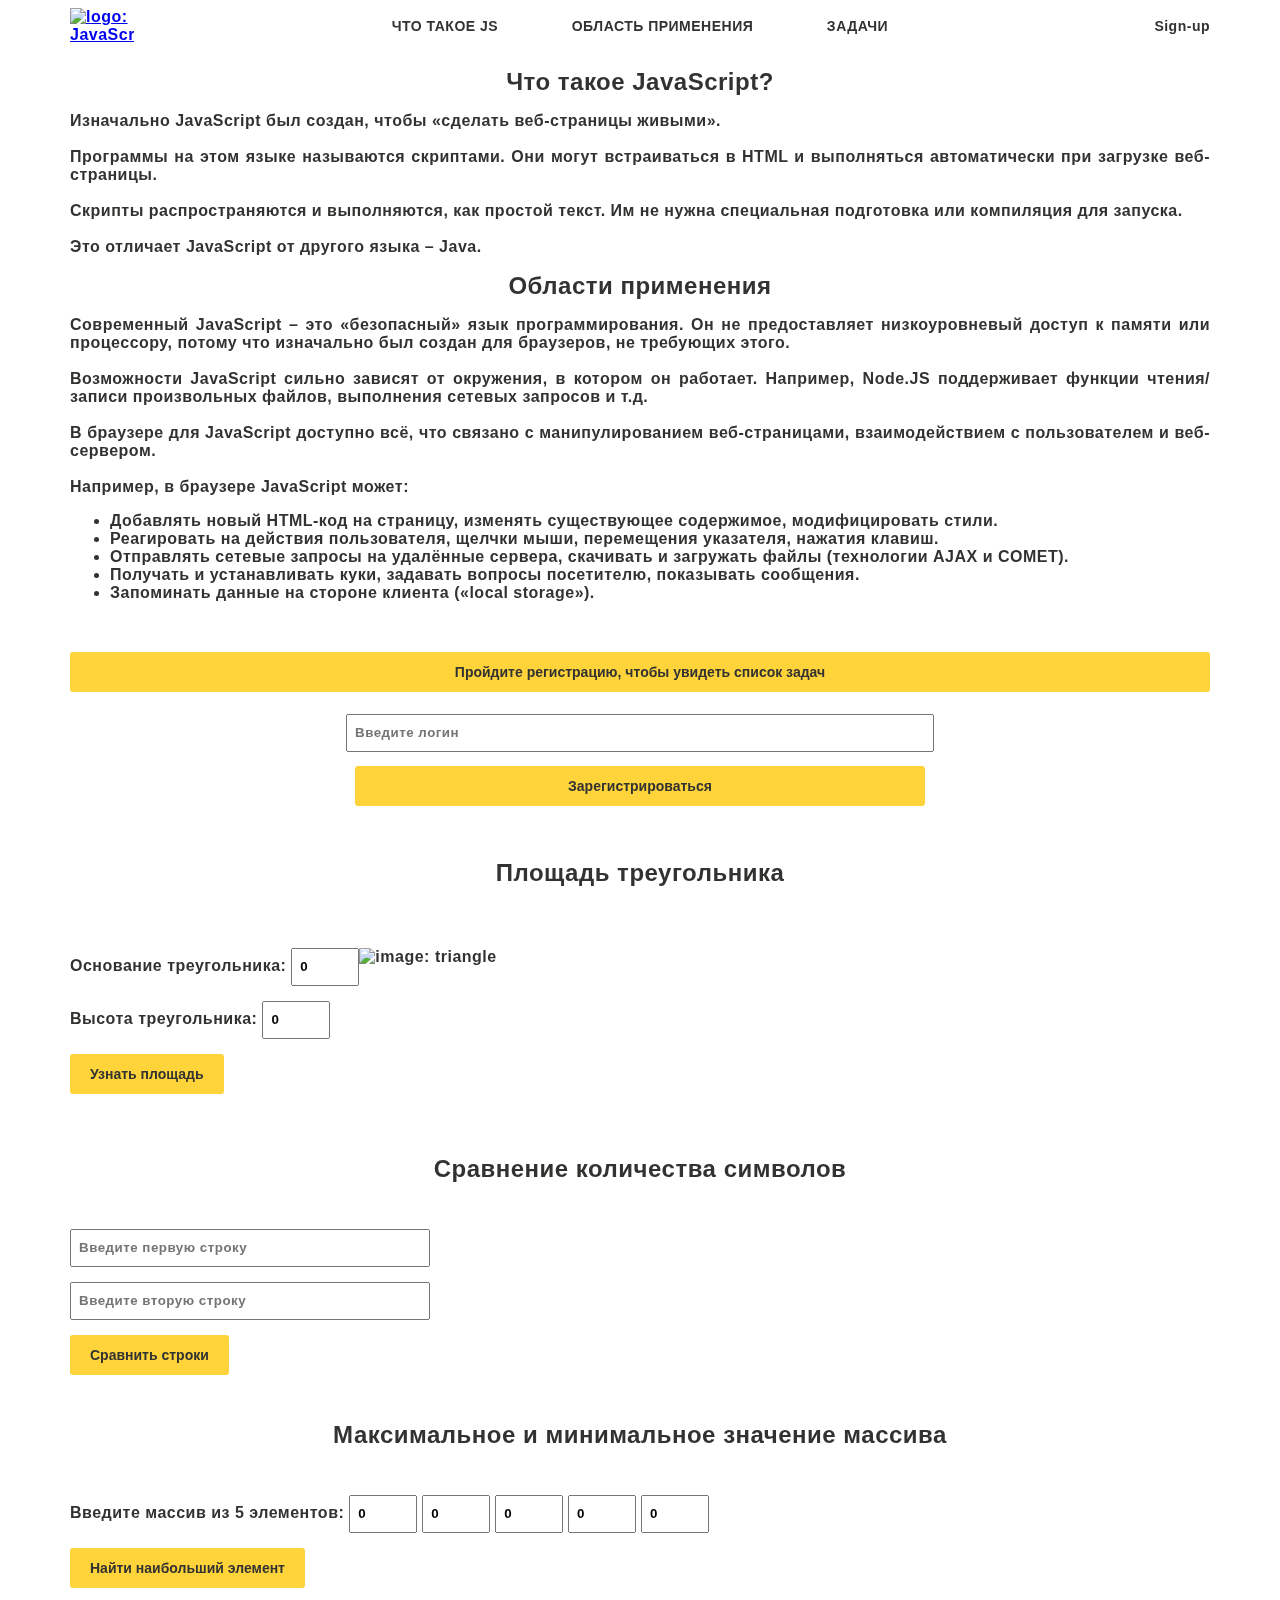
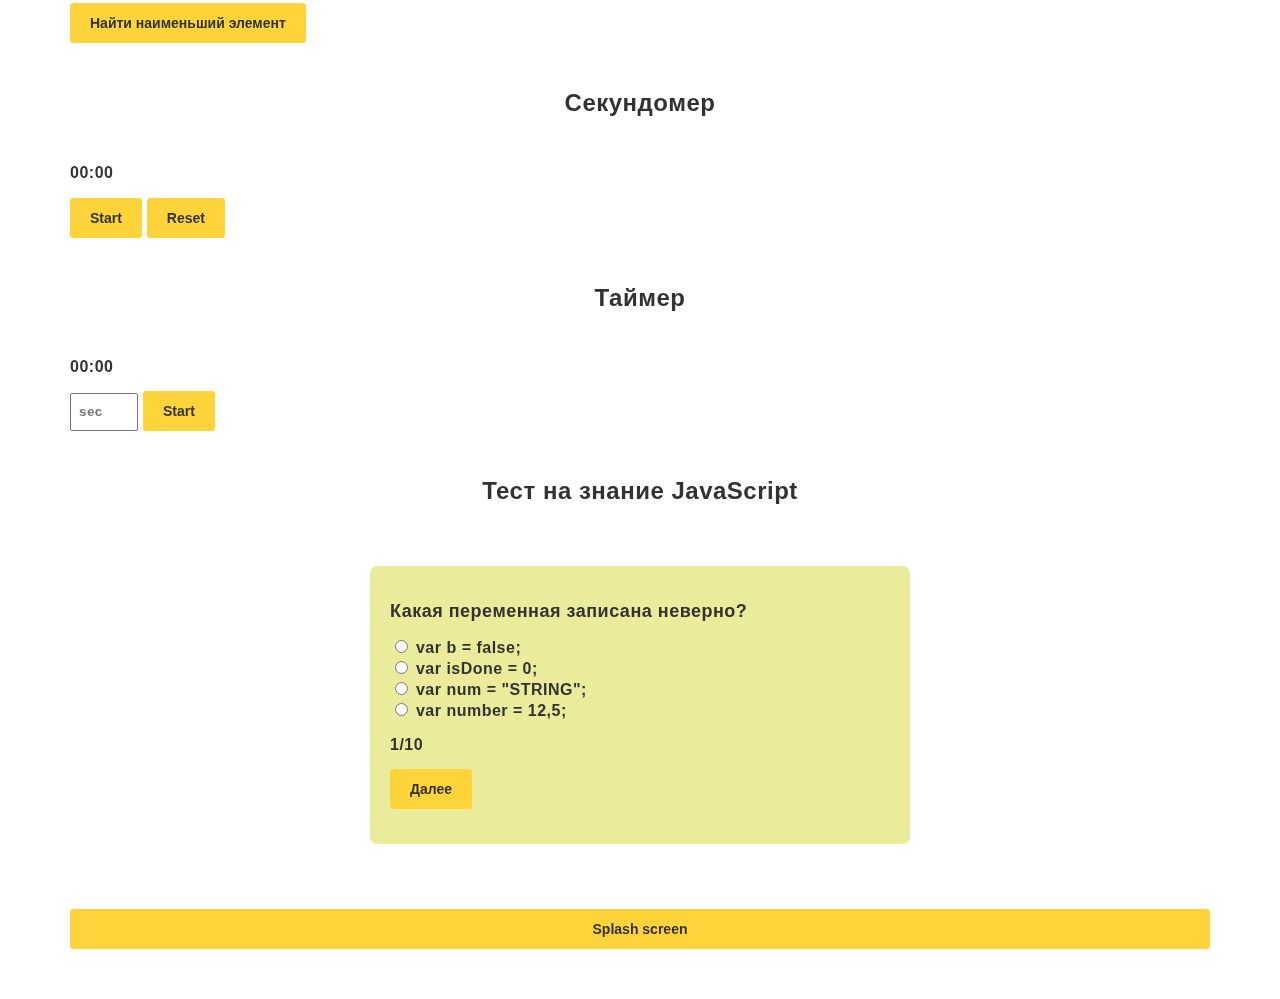
==== commit 0920b54a: "feat: add timer" ====
--- a/index.html
+++ b/index.html
@@ -10,7 +10,7 @@
     <script src="js/compareStrings.js"></script>
     <script src="js/array.js"></script>
     <script src="js/registration.js"></script>
-    <script src="js/timer.js"></script>
+    <script src="js/stopwatch.js"></script>
     <script src="js/splashScreen.js"></script>
 </head>
 <body>
@@ -24,10 +24,10 @@
             <nav>
                 <ul class="navigation-list">
                     <li class="navigation-item">
-                        <a href="#" class="navigation-link">Что такое JS</a>
+                        <a href="#what-is-js" class="navigation-link">Что такое JS</a>
                     </li>
                     <li class="navigation-item">
-                        <a href="#" class="navigation-link">Область применения</a>
+                        <a href="#app-area" class="navigation-link">Область применения</a>
                     </li>
                     <li class="navigation-item">
                         <a href="#tasks" class="navigation-link">Задачи</a>
@@ -36,12 +36,12 @@
             </nav>
         </div>
         <div class="user">
-            <a href="#" class="user-link" id="sign-up" onClick="logOut();">Sign-up</a>
+            <a href="#login" class="user-link" id="sign-up" onClick="logOut();">Sign-up</a>
         </div>
     </header>
     <div class="container tutorial">
         <!-- <img width="100%" src="" alt="wallpaper: JavaScript" class="wallpaper-image"> -->
-        <h2>Что такое JavaScript?</h2>
+        <h2 id="what-is-js">Что такое JavaScript?</h2>
         <p>Изначально JavaScript был создан, чтобы «сделать веб-страницы живыми».
         <br><br>
         Программы на этом языке называются скриптами. Они могут встраиваться в HTML и выполняться автоматически при загрузке
@@ -53,7 +53,7 @@
         Это отличает JavaScript от другого языка – Java.
         </p>
 
-        <h2>Области применения</h2>
+        <h2 id="app-area">Области применения</h2>
         <p>Современный JavaScript – это «безопасный» язык программирования. Он не предоставляет низкоуровневый доступ к памяти или
         процессору, потому что изначально был создан для браузеров, не требующих этого.
         <br><br>
@@ -142,11 +142,11 @@
                 <label id="task-array-answer"></label>
             </form>
         </div>
-        <h2>Таймер</h2>
-        <div class="task-timer task">
-            <div class="task-timer-condition">
+        <h2>Секундомер</h2>
+        <div class="task-stopwatch task">
+            <div class="task-stopwatch-condition">
                 <div>
-                    <label id="timer">00:00</label>
+                    <label id="stopwatch">00:00</label>
                 </div>
                 <button class="button" id="toggle">
                     Start
@@ -157,6 +157,15 @@
             </div>
         </div>
 
+        <h2>Таймер</h2>
+        <div class="task-timer task">
+            <div class="task-timer-condition" id="timer">00:00</div>
+            <form class="task-timer-input">
+                <input type="number" name="timer" id="timer-time" placeholder="sec" required>
+                <input type="button" value="Start" class="button" id="timer-button">
+            </form>
+        </div>
+
         <h2>Тест на знание JavaScript</h2>
         <div class="task-quiz task">
             <div class="quiz" id="quiz">
@@ -186,6 +195,7 @@
         <div class="container">
         </div>
     </footer>
+    <script src="js/timer.js"></script>
     <script src="js/quiz.js"></script>
     <script src="js/main.js"></script>
 </body>
--- a/css/style.css
+++ b/css/style.css
@@ -179,7 +179,7 @@
 }
 
 .quiz {
-  width: 300px;
+  width: 500px;
   background-color: #eaec9b;
   padding: 20px;
   border-radius: 7px;
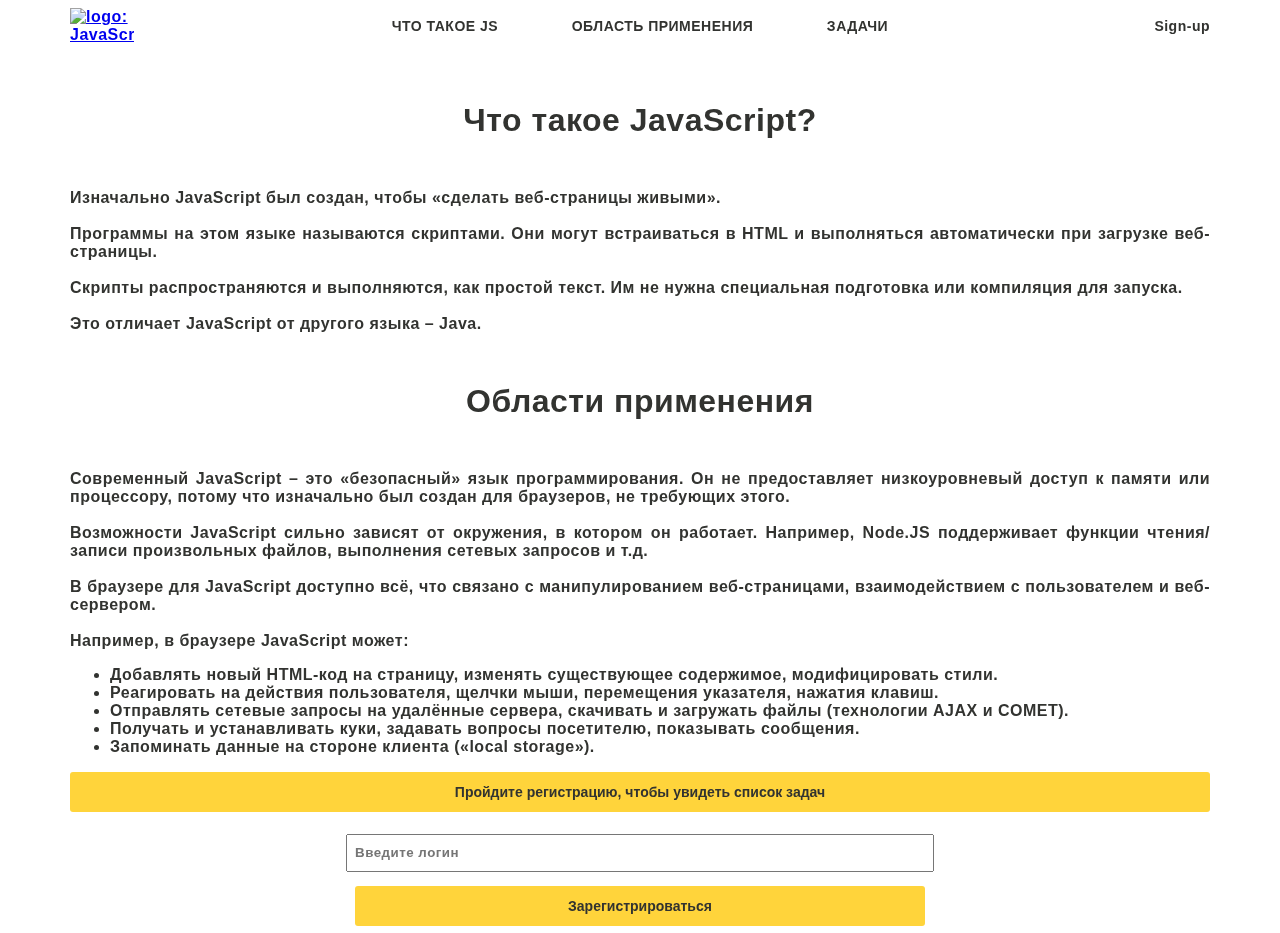
==== commit e49fa527: "feat: add invisible elements" ====
--- a/index.html
+++ b/index.html
@@ -41,7 +41,7 @@
     </header>
     <div class="container tutorial">
         <!-- <img width="100%" src="" alt="wallpaper: JavaScript" class="wallpaper-image"> -->
-        <h2 id="what-is-js">Что такое JavaScript?</h2>
+        <h1 id="what-is-js">Что такое JavaScript?</h1>
         <p>Изначально JavaScript был создан, чтобы «сделать веб-страницы живыми».
         <br><br>
         Программы на этом языке называются скриптами. Они могут встраиваться в HTML и выполняться автоматически при загрузке
@@ -53,7 +53,7 @@
         Это отличает JavaScript от другого языка – Java.
         </p>
 
-        <h2 id="app-area">Области применения</h2>
+        <h1 id="app-area">Области применения</h1>
         <p>Современный JavaScript – это «безопасный» язык программирования. Он не предоставляет низкоуровневый доступ к памяти или
         процессору, потому что изначально был создан для браузеров, не требующих этого.
         <br><br>
@@ -73,18 +73,20 @@
         </ul>
         </p>
     </div>
-    <div class="container tasks" id="tasks">
-        <div class="task-registration task">
-            <div class="task-registration-button">
-                <button class="button">
-                    <span class="button-text">Пройдите регистрацию, чтобы увидеть список задач</span>
-                </button>
-            </div>
-            <form class="task-registration-input" name="login">
-                <input type="text" name="login" id="login" placeholder="Введите логин"><br>
-                <input type="button" value="Зарегистрироваться" onClick="registration();" class="button" minlength="3" maxlength="10">
-            </form>
-        </div>
+    <div class="task-registration task container">
+        <div class="task-registration-button">
+            <button class="button" disabled>
+                <span class="button-text">Пройдите регистрацию, чтобы увидеть список задач</span>
+            </button>
+        </div>
+        <form class="task-registration-input" name="login">
+            <input type="text" name="login" id="login" placeholder="Введите логин"><br>
+            <input type="button" value="Зарегистрироваться" onClick="registration();" class="button" minlength="3"
+                maxlength="10">
+        </form>
+    </div>
+    <div class="container tasks invisible" id="tasks">
+        <h1>Задачи</h1>
         <h2>Площадь треугольника</h2>
         <div class="task-triangle task">
             <div class="task-triangle-condition">
@@ -103,7 +105,7 @@
                     <label id="task-triangle-answer"></label>
                 </form>
                 <div class="task-triangle-condition-image">
-                    <img src="img/triangle.png" alt="image: triangle">
+                    <!-- <img src="img/triangle.png" alt="image: triangle"> -->
                 </div>
             </div>
         </div>
@@ -161,6 +163,7 @@
         <div class="task-timer task">
             <div class="task-timer-condition" id="timer">00:00</div>
             <form class="task-timer-input">
+                <span>Количество секунд: </span>
                 <input type="number" name="timer" id="timer-time" placeholder="sec" required>
                 <input type="button" value="Start" class="button" id="timer-button">
             </form>
--- a/css/style.css
+++ b/css/style.css
@@ -9,6 +9,12 @@
 
 p {
   text-align: justify;
+}
+
+h1 {
+  text-align: center;
+  margin-top: 50px;
+  margin-bottom: 50px;
 }
 
 .logo {
@@ -61,7 +67,7 @@
 }
 .navigation-link:hover {
   transition: 150ms ease;
-  color: #4b8bbe;
+  color: #ffd43b;
 }
 
 .user {
@@ -95,7 +101,11 @@
 }
 
 .tasks .task {
-  margin: 50px 0px;
+  margin: 40px 0px;
+}
+
+.task-registration button {
+  cursor: unset;
 }
 
 .task-registration button,
@@ -297,3 +307,7 @@
   letter-spacing: 0.5px;
   font-size: 6vw;
 }
+
+.invisible {
+  display: none;
+}
